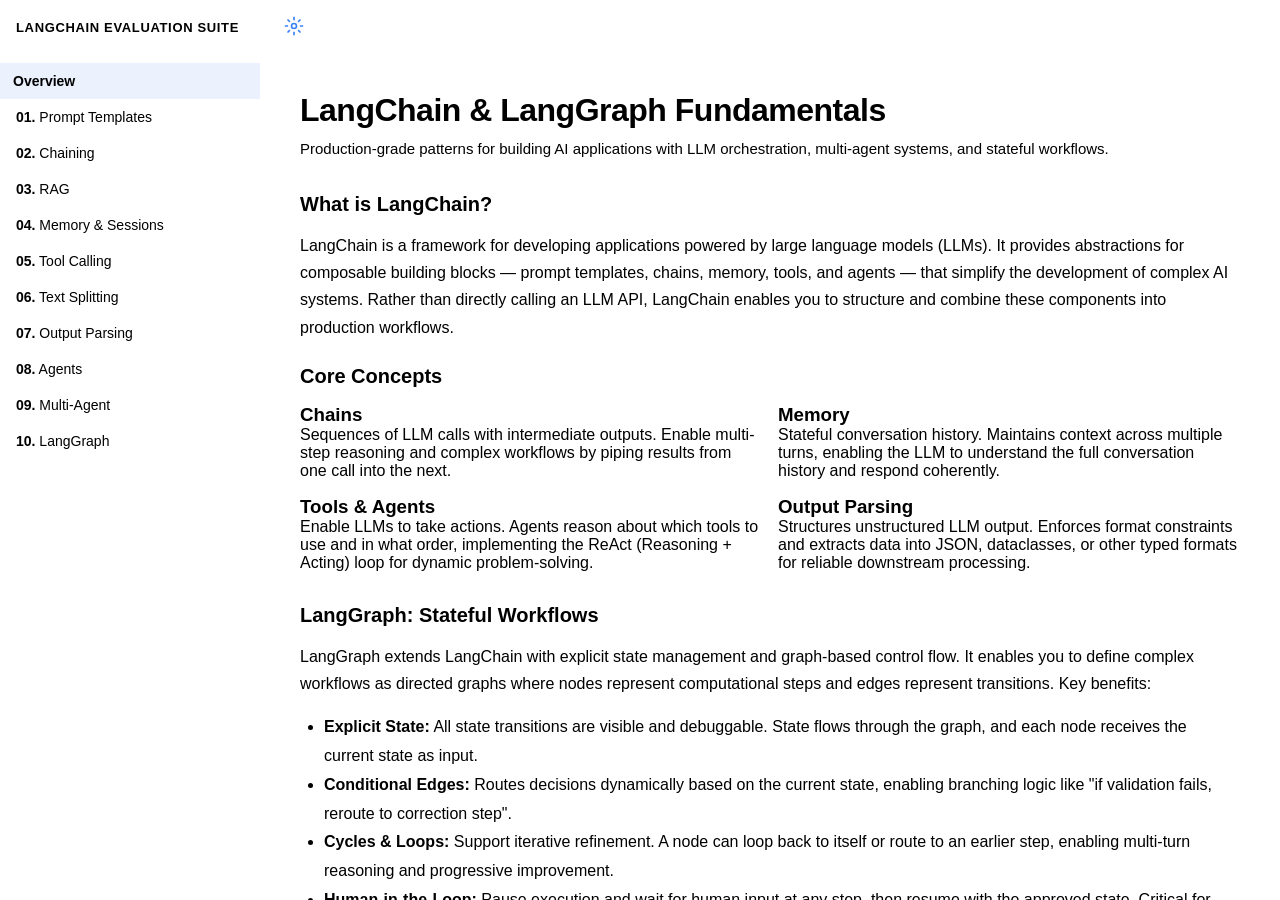
==== frontend/index.html @ e18c0cdc "fixed" ====
<!DOCTYPE html>
<html lang="en">
<head>
<meta charset="UTF-8">
<meta name="viewport" content="width=device-width,initial-scale=1">
<title>LangChain Evaluation Suite</title>
<link rel="stylesheet" href="/pages/styles.css">
<style>
  * { margin: 0; padding: 0; box-sizing: border-box; }
  body { background: var(--bg); color: var(--text); font-family: -apple-system, BlinkMacSystemFont, "Segoe UI", Roboto, sans-serif; }

  .container { display: flex; height: 100vh; }
  .sidebar { width: 260px; background: var(--surface); border-right: 1px solid var(--border); overflow-y: auto; padding: 0; }
  .content { flex: 1; display: flex; flex-direction: column; }

  header { background: var(--bg); border-bottom: 1px solid var(--border); padding: 16px 24px; display: flex; align-items: center; gap: 12px; }
  header svg { width: 22px; height: 22px; stroke: #3b82f6; }
  header span { font-size: 16px; font-weight: 700; }

  .sidebar-header { padding: 20px 16px; border-bottom: 1px solid var(--border); }
  .sidebar-header h2 { font-size: 13px; font-weight: 700; color: var(--muted); text-transform: uppercase; letter-spacing: 0.05em; }

  .sidebar-menu { padding: 8px 0; }
  .menu-item { display: block; width: 100%; text-align: left; background: none; border: none; padding: 10px 16px; color: var(--muted); font-size: 14px; cursor: pointer; transition: all 0.15s; }
  .menu-item:hover { background: var(--bg); color: var(--blue); }
  .menu-item.active { background: rgba(59, 130, 246, 0.1); color: var(--blue); font-weight: 600; border-left: 3px solid var(--blue); padding-left: 13px; }

  .page { flex: 1; overflow-y: auto; padding: 40px; }
  .page-title { font-size: 32px; font-weight: 800; margin-bottom: 8px; letter-spacing: -0.5px; }
  .page-desc { font-size: 15px; color: var(--muted); margin-bottom: 32px; line-height: 1.6; }

  .demo-form { display: grid; grid-template-columns: 1fr 1fr; gap: 32px; margin-top: 24px; }
  .form-group { display: flex; flex-direction: column; }
  .form-group label { font-weight: 600; font-size: 14px; margin-bottom: 10px; color: var(--text); }
  .form-group textarea { padding: 12px; border: 1px solid var(--border); border-radius: 6px; background: var(--bg); color: var(--text); font-family: inherit; font-size: 14px; resize: vertical; min-height: 120px; }
  .form-group textarea:focus { outline: none; border-color: var(--blue); }
  .form-group button { padding: 10px 20px; background: var(--blue); color: white; border: none; border-radius: 6px; font-weight: 600; cursor: pointer; margin-top: 12px; font-size: 14px; transition: opacity 0.15s; }
  .form-group button:hover { opacity: 0.9; }
  .form-group button:disabled { opacity: 0.6; cursor: not-allowed; }


  .output { background: var(--bg); border: 1px solid var(--border); border-radius: 6px; padding: 16px; min-height: 200px; font-size: 13px; font-family: 'Monaco', 'Menlo', 'Courier New', monospace; white-space: pre-wrap; word-break: break-word; overflow-y: auto; color: var(--text); display: none; }
  .output.visible { display: block; }

  .home-grid { display: grid; grid-template-columns: repeat(2, 1fr); gap: 16px; margin-top: 24px; }
  .home-card { background: var(--surface); border: 1px solid var(--border); border-radius: 8px; padding: 20px; cursor: pointer; transition: all 0.15s; }
  .home-card:hover { border-color: var(--blue); box-shadow: 0 4px 12px rgba(59, 130, 246, 0.1); }
  .home-card h3 { font-size: 16px; font-weight: 600; margin-bottom: 6px; }
  .home-card p { font-size: 13px; color: var(--muted); line-height: 1.5; }

  .demo-header { display: flex; align-items: center; justify-content: space-between; margin-bottom: 8px; }
  .learn-btn { padding: 8px 14px; background: rgba(59, 130, 246, 0.1); color: var(--blue); border: 1px solid var(--blue); border-radius: 4px; font-weight: 600; font-size: 13px; cursor: pointer; transition: all 0.15s; }
  .learn-btn:hover { background: rgba(59, 130, 246, 0.2); }

  .modal-overlay { display: none; position: fixed; top: 0; left: 0; right: 0; bottom: 0; background: rgba(0, 0, 0, 0.5); z-index: 1000; }
  .modal-overlay.visible { display: flex; align-items: center; justify-content: center; }
  .modal-content { background: var(--surface); border: 1px solid var(--border); border-radius: 8px; max-width: 800px; max-height: 80vh; overflow-y: auto; padding: 0; width: 90%; }
  .modal-header { display: flex; align-items: center; justify-content: space-between; padding: 20px 24px; border-bottom: 1px solid var(--border); position: sticky; top: 0; background: var(--surface); }
  .modal-header h2 { font-size: 20px; font-weight: 700; margin: 0; }
  .modal-close { background: none; border: none; font-size: 24px; color: var(--muted); cursor: pointer; padding: 0; width: 32px; height: 32px; display: flex; align-items: center; justify-content: center; }
  .modal-close:hover { color: var(--text); }
  .modal-body { padding: 24px; }
  .modal-body h3 { font-size: 18px; font-weight: 700; margin: 24px 0 12px 0; }
  .modal-body h3:first-child { margin-top: 0; }
  .modal-body p { color: var(--muted); line-height: 1.7; margin-bottom: 12px; }
  .modal-body ul { color: var(--muted); margin-left: 24px; margin-bottom: 16px; line-height: 1.8; }
  .modal-body ul li { margin-bottom: 8px; }
  .modal-body strong { color: var(--text); }
  .modal-body code { background: var(--bg); padding: 2px 6px; border-radius: 3px; font-family: 'Monaco', 'Menlo', 'Courier New', monospace; font-size: 13px; }
  .modal-body pre { background: var(--bg); padding: 12px; border-radius: 4px; overflow-x: auto; margin: 12px 0; }

  ::-webkit-scrollbar { width: 8px; }
  ::-webkit-scrollbar-track { background: var(--bg); }
  ::-webkit-scrollbar-thumb { background: var(--border); border-radius: 4px; }
  ::-webkit-scrollbar-thumb:hover { background: var(--muted); }
</style>
</head>
<body>

<div class="container">
  <!-- SIDEBAR -->
  <aside class="sidebar">
    <div class="sidebar-header">
      <h2>LangChain Evaluation Suite</h2>
    </div>
    <div class="sidebar-menu">
      <button class="menu-item active" onclick="showHome()">Overview</button>
      <button class="menu-item" onclick="showDemo('prompt')"><span style="font-weight:700;color:var(--blue)">01.</span> Prompt Templates</button>
      <button class="menu-item" onclick="showDemo('chaining')"><span style="font-weight:700;color:var(--blue)">02.</span> Chaining</button>
      <button class="menu-item" onclick="showDemo('rag')"><span style="font-weight:700;color:var(--blue)">03.</span> RAG</button>
      <button class="menu-item" onclick="showDemo('memory')"><span style="font-weight:700;color:var(--blue)">04.</span> Memory & Sessions</button>
      <button class="menu-item" onclick="showDemo('tools')"><span style="font-weight:700;color:var(--blue)">05.</span> Tool Calling</button>
      <button class="menu-item" onclick="showDemo('documents')"><span style="font-weight:700;color:var(--blue)">06.</span> Text Splitting</button>
      <button class="menu-item" onclick="showDemo('parsers')"><span style="font-weight:700;color:var(--blue)">07.</span> Output Parsing</button>
      <button class="menu-item" onclick="showDemo('agent')"><span style="font-weight:700;color:var(--blue)">08.</span> Agents</button>
      <button class="menu-item" onclick="showDemo('multiagent')"><span style="font-weight:700;color:var(--blue)">09.</span> Multi-Agent</button>
      <button class="menu-item" onclick="showDemo('langgraph')"><span style="font-weight:700;color:var(--blue)">10.</span> LangGraph</button>
    </div>
  </aside>

  <!-- MAIN CONTENT -->
  <div class="content">
    <header>
      <svg viewBox="0 0 24 24" fill="none" stroke-width="2" style="width:20px;height:20px;stroke:#3b82f6;">
        <circle cx="12" cy="12" r="3"></circle>
        <path d="M12 1v4M12 19v4M4.22 4.22l2.83 2.83M16.95 16.95l2.83 2.83M1 12h4M19 12h4M4.22 19.78l2.83-2.83M16.95 7.05l2.83-2.83"></path>
      </svg>
    </header>

    <!-- HOME PAGE -->
    <div id="home-page" class="page">
      <h1 class="page-title">LangChain & LangGraph Fundamentals</h1>
      <p class="page-desc">Production-grade patterns for building AI applications with LLM orchestration, multi-agent systems, and stateful workflows.</p>

      <div style="margin-top: 32px;">
        <h2 style="font-size: 20px; font-weight: 700; margin-bottom: 16px;">What is LangChain?</h2>
        <p style="color: var(--muted); line-height: 1.7; margin-bottom: 24px;">LangChain is a framework for developing applications powered by large language models (LLMs). It provides abstractions for composable building blocks — prompt templates, chains, memory, tools, and agents — that simplify the development of complex AI systems. Rather than directly calling an LLM API, LangChain enables you to structure and combine these components into production workflows.</p>

        <h2 style="font-size: 20px; font-weight: 700; margin-bottom: 16px;">Core Concepts</h2>
        <div style="display: grid; grid-template-columns: 1fr 1fr; gap: 16px; margin-bottom: 32px;">
          <div class="concept-box">
            <h3>Chains</h3>
            <p>Sequences of LLM calls with intermediate outputs. Enable multi-step reasoning and complex workflows by piping results from one call into the next.</p>
          </div>
          <div class="concept-box">
            <h3>Memory</h3>
            <p>Stateful conversation history. Maintains context across multiple turns, enabling the LLM to understand the full conversation history and respond coherently.</p>
          </div>
          <div class="concept-box">
            <h3>Tools & Agents</h3>
            <p>Enable LLMs to take actions. Agents reason about which tools to use and in what order, implementing the ReAct (Reasoning + Acting) loop for dynamic problem-solving.</p>
          </div>
          <div class="concept-box">
            <h3>Output Parsing</h3>
            <p>Structures unstructured LLM output. Enforces format constraints and extracts data into JSON, dataclasses, or other typed formats for reliable downstream processing.</p>
          </div>
        </div>

        <h2 style="font-size: 20px; font-weight: 700; margin-bottom: 16px;">LangGraph: Stateful Workflows</h2>
        <p style="color: var(--muted); line-height: 1.7; margin-bottom: 16px;">LangGraph extends LangChain with explicit state management and graph-based control flow. It enables you to define complex workflows as directed graphs where nodes represent computational steps and edges represent transitions. Key benefits:</p>
        <ul style="color: var(--muted); margin-left: 24px; margin-bottom: 24px; line-height: 1.8;">
          <li><strong style="color: var(--text);">Explicit State:</strong> All state transitions are visible and debuggable. State flows through the graph, and each node receives the current state as input.</li>
          <li><strong style="color: var(--text);">Conditional Edges:</strong> Routes decisions dynamically based on the current state, enabling branching logic like "if validation fails, reroute to correction step".</li>
          <li><strong style="color: var(--text);">Cycles & Loops:</strong> Support iterative refinement. A node can loop back to itself or route to an earlier step, enabling multi-turn reasoning and progressive improvement.</li>
          <li><strong style="color: var(--text);">Human-in-the-Loop:</strong> Pause execution and wait for human input at any step, then resume with the approved state. Critical for high-stakes applications.</li>
        </ul>

        <h2 style="font-size: 20px; font-weight: 700; margin-bottom: 16px;">Interview Prep: Key Questions</h2>
        <div class="qa-box">
          <p><strong>Q: When would you use LangChain vs. calling the Anthropic API directly?</strong></p>
          <p>A: Use LangChain when building complex multi-step workflows. LangChain handles composition, memory management, and tool orchestration. Use the API directly for simple single-turn interactions where these abstractions add overhead.</p>
        </div>

        <div class="qa-box">
          <p><strong>Q: What is the ReAct pattern and why is it important?</strong></p>
          <p>A: ReAct (Reasoning + Acting) is an agent loop where the LLM reasons about the next step, takes an action (calls a tool), observes the result, and repeats. It breaks complex problems into smaller steps, making reasoning transparent and enabling dynamic adaptation.</p>
        </div>

        <div class="qa-box">
          <p><strong>Q: How does LangGraph differ from LangChain chains?</strong></p>
          <p>A: Chains execute a fixed sequence of steps. LangGraph enables dynamic routing based on state, cycles for iteration, and explicit human pauses. Use chains for linear workflows; use LangGraph when you need branching, loops, or complex state management.</p>
        </div>
      </div>
    </div>

    <!-- DEMO PAGE -->
    <div id="demo-page" class="page" style="display: none;">
      <div class="demo-header">
        <div>
          <h1 id="demo-title" class="page-title"></h1>
          <p id="demo-desc" class="page-desc"></p>
        </div>
        <button id="learn-btn" class="learn-btn" onclick="openExplanation()">? Learn</button>
      </div>
      <div id="session-display-container" style="display: none;"></div>

      <div class="demo-form">
        <div class="form-group">
          <label id="input-label"></label>
          <textarea id="input-field" placeholder="Enter input..." autofocus></textarea>
          <button id="submit-btn" onclick="submitDemo()">Run Demo</button>
        </div>
        <div class="form-group">
          <label style="font-weight: 600; font-size: 14px; display: block; margin-bottom: 10px;">Output</label>
          <div id="output" class="output"></div>
        </div>
      </div>
    </div>

    <!-- EXPLANATION MODAL -->
    <div id="explanation-modal" class="modal-overlay">
      <div class="modal-content">
        <div class="modal-header">
          <h2 id="modal-title"></h2>
          <button class="modal-close" onclick="closeExplanation()">×</button>
        </div>
        <div class="modal-body" id="modal-body"></div>
      </div>
    </div>
  </div>
</div>

<script>
const demoContent = {
  prompt: {
    title: "Prompt Templates & Output Parsing",
    desc: "Use PromptTemplate and StrOutputParser for reusable, composable prompts.",
    endpoint: "/langchain/prompt",
    inputField: "text",
    inputLabel: "Enter text to analyze:",
    placeholder: "e.g., The capital of France is Paris"
  },
  chaining: {
    title: "Sequential Chaining",
    desc: "Chain multiple LLM calls: translate → summarise → convert to JSON",
    endpoint: "/langchain/chaining",
    inputField: "text",
    inputLabel: "Enter text to process:",
    placeholder: "e.g., The quick brown fox jumps over the lazy dog"
  },
  rag: {
    title: "Retrieval-Augmented Generation",
    desc: "Query a fixed 7-doc FAISS vectorstore and generate grounded answers",
    endpoint: "/langchain/rag",
    inputField: "question",
    inputLabel: "Ask a question about AI/ML:",
    placeholder: "e.g., What is machine learning?"
  },
  memory: {
    title: "Conversation Memory",
    desc: "Per-session chat history with MessagesPlaceholder",
    endpoint: "/langchain/memory",
    inputField: "message",
    inputLabel: "Send a message:",
    placeholder: "e.g., Hello! What's 2+2?",
    sessionId: true
  },
  tools: {
    title: "Tool Calling",
    desc: "Bind calculator, weather, and word-count tools to the model",
    endpoint: "/langchain/tools",
    inputField: "query",
    inputLabel: "Ask the agent to use tools:",
    placeholder: "e.g., What's the word count of 'hello world'?"
  },
  documents: {
    title: "Text Splitting Strategies",
    desc: "Compare CharacterTextSplitter vs RecursiveCharacterTextSplitter",
    endpoint: "/langchain/documents",
    inputField: "text",
    inputLabel: "Enter text to split:",
    placeholder: "e.g., Paragraph 1...\n\nParagraph 2..."
  },
  parsers: {
    title: "Output Parsing",
    desc: "Extract structured data: JSON, CSV, comma-separated lists",
    endpoint: "/langchain/parsers",
    inputField: "text",
    inputLabel: "Parse output as JSON:",
    placeholder: "e.g., A JSON object with name, age, and city"
  },
  agent: {
    title: "ReAct Agents",
    desc: "Agentic reasoning loop with iterative tool use via LangGraph",
    endpoint: "/langchain/agent",
    inputField: "query",
    inputLabel: "Give the agent a task:",
    placeholder: "e.g., Calculate the sum of 15 + 27"
  },
  multiagent: {
    title: "Multi-Agent Collaboration",
    desc: "Researcher → Blog Writer: sequential agent handoff",
    endpoint: "/langchain/multiagent",
    inputField: "topic",
    inputLabel: "Enter a topic to research:",
    placeholder: "e.g., The history of artificial intelligence"
  },
  langgraph: {
    title: "LangGraph Workflows",
    desc: "StateGraph with manager → research → writer → reviewer + revisions",
    endpoint: "/langchain/langgraph",
    inputField: "topic",
    inputLabel: "Enter a topic for blog generation:",
    placeholder: "e.g., Machine learning best practices"
  }
};

let currentDemo = null;
let sessionIds = {}; // Store session IDs per demo

function getOrCreateSessionId(demoKey) {
  const storageKey = `langchain_session_${demoKey}`;
  let sessionId = sessionStorage.getItem(storageKey);
  if (!sessionId) {
    sessionId = 'session_' + Math.random().toString(36).substr(2, 9);
    sessionStorage.setItem(storageKey, sessionId);
  }
  return sessionId;
}

function updateActiveMenu(demoKey) {
  document.querySelectorAll('.menu-item').forEach(btn => btn.classList.remove('active'));
  if (demoKey === 'home') {
    document.querySelector('.menu-item').classList.add('active');
  } else {
    document.querySelector(`[onclick="showDemo('${demoKey}')"]`).classList.add('active');
  }
}

function showHome() {
  document.title = 'LangChain Evaluation Suite';
  document.getElementById('home-page').style.display = 'block';
  document.getElementById('demo-page').style.display = 'none';
  document.getElementById('session-display-container').style.display = 'none';
  updateActiveMenu('home');
}

function showDemo(demoKey) {
  currentDemo = demoKey;
  const demo = demoContent[demoKey];

  document.title = `${demo.title} — LangChain Evaluation Suite`;
  document.getElementById('demo-title').textContent = demo.title;
  document.getElementById('demo-desc').textContent = demo.desc;
  document.getElementById('input-label').textContent = demo.inputLabel;
  document.getElementById('input-field').placeholder = demo.placeholder;
  document.getElementById('input-field').value = '';
  document.getElementById('output').textContent = '';
  document.getElementById('output').className = 'output';

  // Show session ID for memory demo
  const sessionContainer = document.getElementById('session-display-container');
  if (demo.sessionId) {
    const sessionId = getOrCreateSessionId(demoKey);
    sessionContainer.innerHTML = `<div class="session-display"><strong>Session:</strong> ${sessionId}</div>`;
    sessionContainer.style.display = 'block';
  } else {
    sessionContainer.style.display = 'none';
  }

  document.getElementById('home-page').style.display = 'none';
  document.getElementById('demo-page').style.display = 'block';
  updateActiveMenu(demoKey);
  document.getElementById('input-field').focus();
}

function showOutput(data, isError = false) {
  const output = document.getElementById('output');

  if (isError) {
    output.className = 'output visible error-box';
    output.innerHTML = `<span class="error-icon">✕</span>${data}`;
  } else {
    output.className = 'output visible';
    output.textContent = typeof data === 'string' ? data : JSON.stringify(data, null, 2);
  }
}

async function submitDemo() {
  const demo = demoContent[currentDemo];
  const input = document.getElementById('input-field').value.trim();
  const btn = document.getElementById('submit-btn');

  if (!input) {
    showOutput('Please enter some input.', true);
    return;
  }

  btn.disabled = true;

  // Show loading state
  const output = document.getElementById('output');
  output.className = 'output visible';
  output.innerHTML = '<div class="loading-state"><div class="spinner"></div> Running demo...</div>';

  try {
    const payload = {};
    payload[demo.inputField] = input;

    if (demo.sessionId) {
      payload['session_id'] = getOrCreateSessionId(currentDemo);
    }

    const response = await fetch(demo.endpoint, {
      method: 'POST',
      headers: { 'Content-Type': 'application/json' },
      body: JSON.stringify(payload),
      timeout: 120000
    });

    const data = await response.json();

    if (response.ok) {
      showOutput(data);
    } else {
      const errorMsg = data.detail || data.error || 'Request failed';
      showOutput(`${response.status}: ${errorMsg}`, true);
    }
  } catch (err) {
    const errorMsg = err.name === 'TypeError' ? 'Network error. Is the server running?' : err.message;
    showOutput(`Error: ${errorMsg}`, true);
  } finally {
    btn.disabled = false;
  }
}

// Markdown to HTML converter (simple, safe version)
function markdownToHtml(md) {
  let html = md
    // Headers
    .replace(/^### (.*?)$/gm, '<h3>$1</h3>')
    .replace(/^## (.*?)$/gm, '<h3>$1</h3>')
    .replace(/^# (.*?)$/gm, '<h3>$1</h3>')
    // Bold
    .replace(/\*\*(.*?)\*\*/g, '<strong>$1</strong>')
    // Code blocks
    .replace(/```(.*?)```/gs, (match, code) => {
      return '<pre><code>' + escapeHtml(code.trim()) + '</code></pre>';
    })
    // Inline code
    .replace(/`(.*?)`/g, '<code>$1</code>')
    // Lists
    .replace(/^\* (.*?)$/gm, '<li>$1</li>')
    .replace(/(<li>.*<\/li>)/s, '<ul>$1</ul>')
    // Paragraphs
    .replace(/\n\n+/g, '</p><p>')
    .replace(/^(.+)$/gm, (match) => {
      if (!match.match(/^<|^$/)) {
        return '<p>' + match + '</p>';
      }
      return match;
    });

  return html;
}

function escapeHtml(text) {
  const div = document.createElement('div');
  div.textContent = text;
  return div.innerHTML;
}

async function openExplanation() {
  const patternName = currentDemo;
  if (!patternName) return;

  const modal = document.getElementById('explanation-modal');
  const modalTitle = document.getElementById('modal-title');
  const modalBody = document.getElementById('modal-body');

  // Show loading state
  modal.classList.add('visible');
  modalTitle.textContent = 'Loading...';
  modalBody.innerHTML = '<p>Fetching explanation...</p>';

  try {
    const response = await fetch(`/api/patterns/${patternName}/explanation`);
    if (!response.ok) {
      throw new Error('Failed to fetch explanation');
    }

    const data = await response.json();
    const demo = demoContent[patternName];

    // Set title and convert markdown to HTML
    modalTitle.textContent = demo.title;
    modalBody.innerHTML = markdownToHtml(data.content);
  } catch (error) {
    modalBody.innerHTML = `<p style="color: #ef4444;">Error loading explanation: ${error.message}</p>`;
  }
}

function closeExplanation() {
  const modal = document.getElementById('explanation-modal');
  modal.classList.remove('visible');
}

// Close modal on background click
document.addEventListener('DOMContentLoaded', () => {
  const modal = document.getElementById('explanation-modal');
  modal.addEventListener('click', (e) => {
    if (e.target === modal) {
      closeExplanation();
    }
  });

  // Close on Escape key
  document.addEventListener('keydown', (e) => {
    if (e.key === 'Escape') {
      closeExplanation();
    }
  });

  // Enter key support for input
  const inputField = document.getElementById('input-field');
  inputField.addEventListener('keydown', (e) => {
    if (e.key === 'Enter' && (e.ctrlKey || e.metaKey)) {
      submitDemo();
    }
  });
});
</script>

</body>
</html>
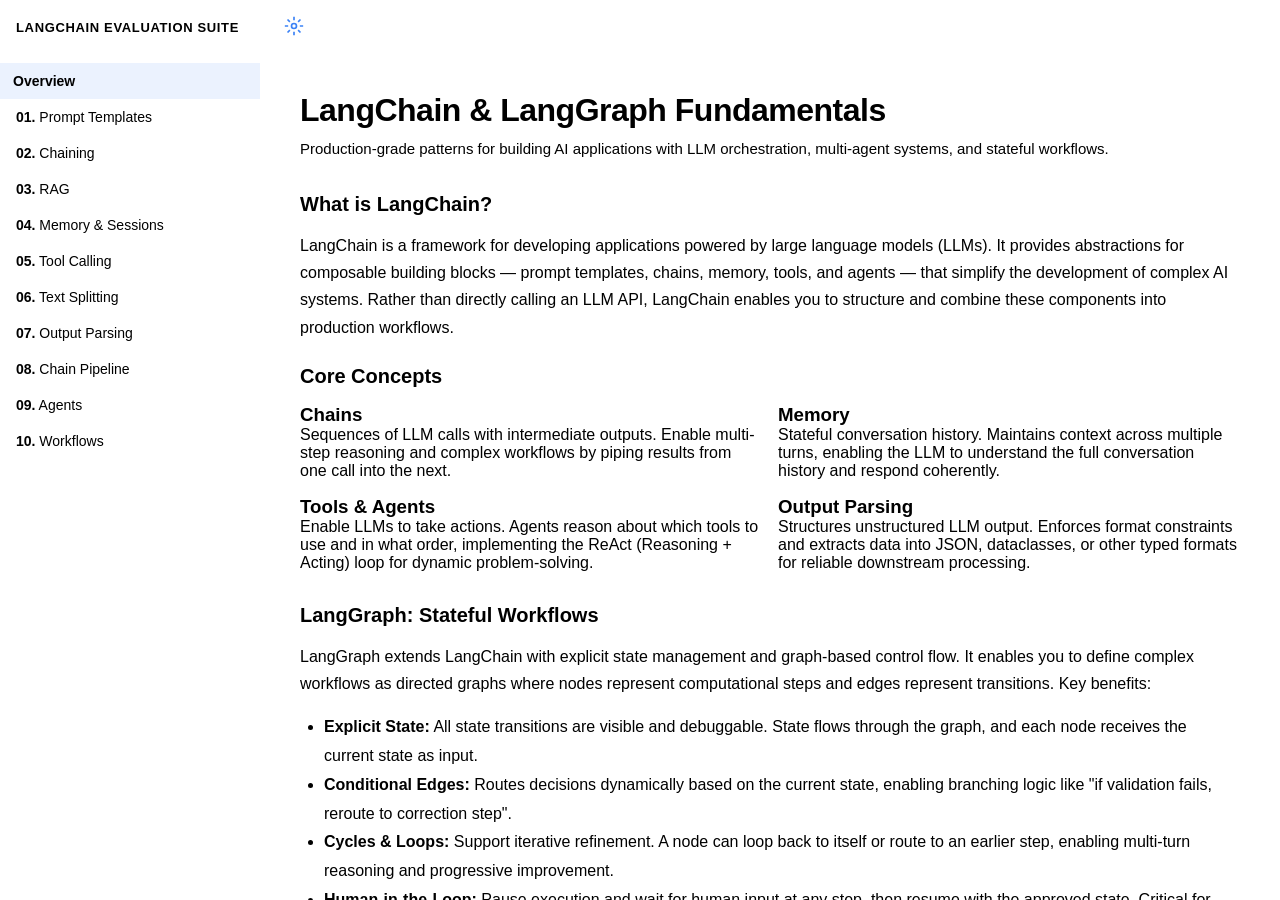
==== commit 1404b111: "reordering" ====
--- a/frontend/index.html
+++ b/frontend/index.html
@@ -92,9 +92,9 @@
       <button class="menu-item" onclick="showDemo('tools')"><span style="font-weight:700;color:var(--blue)">05.</span> Tool Calling</button>
       <button class="menu-item" onclick="showDemo('documents')"><span style="font-weight:700;color:var(--blue)">06.</span> Text Splitting</button>
       <button class="menu-item" onclick="showDemo('parsers')"><span style="font-weight:700;color:var(--blue)">07.</span> Output Parsing</button>
-      <button class="menu-item" onclick="showDemo('agent')"><span style="font-weight:700;color:var(--blue)">08.</span> Agents</button>
-      <button class="menu-item" onclick="showDemo('multiagent')"><span style="font-weight:700;color:var(--blue)">09.</span> Multi-Agent</button>
-      <button class="menu-item" onclick="showDemo('langgraph')"><span style="font-weight:700;color:var(--blue)">10.</span> LangGraph</button>
+      <button class="menu-item" onclick="showDemo('multiagent')"><span style="font-weight:700;color:var(--blue)">08.</span> Chain Pipeline</button>
+      <button class="menu-item" onclick="showDemo('agent')"><span style="font-weight:700;color:var(--blue)">09.</span> Agents</button>
+      <button class="menu-item" onclick="showDemo('workflow')"><span style="font-weight:700;color:var(--blue)">10.</span> Workflows</button>
     </div>
   </aside>
 
@@ -178,6 +178,7 @@
         <div class="form-group">
           <label id="input-label"></label>
           <textarea id="input-field" placeholder="Enter input..." autofocus></textarea>
+          <div id="secondary-input-container" style="display: none; margin-top: 12px;"></div>
           <button id="submit-btn" onclick="submitDemo()">Run Demo</button>
         </div>
         <div class="form-group">
@@ -208,7 +209,9 @@
     endpoint: "/langchain/prompt",
     inputField: "text",
     inputLabel: "Enter text to analyze:",
-    placeholder: "e.g., The capital of France is Paris"
+    placeholder: "e.g., The capital of France is Paris",
+    defaultValue: "The capital of France is Paris",
+    secondaryField: { name: "role", label: "Agent role (optional):", defaultValue: "helpful assistant" }
   },
   chaining: {
     title: "Sequential Chaining",
@@ -216,7 +219,8 @@
     endpoint: "/langchain/chaining",
     inputField: "text",
     inputLabel: "Enter text to process:",
-    placeholder: "e.g., The quick brown fox jumps over the lazy dog"
+    placeholder: "e.g., The quick brown fox jumps over the lazy dog",
+    defaultValue: "Hola, ¿cómo estás? Me gustaría aprender sobre la inteligencia artificial."
   },
   rag: {
     title: "Retrieval-Augmented Generation",
@@ -224,7 +228,8 @@
     endpoint: "/langchain/rag",
     inputField: "question",
     inputLabel: "Ask a question about AI/ML:",
-    placeholder: "e.g., What is machine learning?"
+    placeholder: "e.g., What is machine learning?",
+    defaultValue: "What is machine learning?"
   },
   memory: {
     title: "Conversation Memory",
@@ -233,15 +238,17 @@
     inputField: "message",
     inputLabel: "Send a message:",
     placeholder: "e.g., Hello! What's 2+2?",
+    defaultValue: "Hello! What is the capital of France?",
     sessionId: true
   },
   tools: {
     title: "Tool Calling",
     desc: "Bind calculator, weather, and word-count tools to the model",
     endpoint: "/langchain/tools",
-    inputField: "query",
+    inputField: "question",
     inputLabel: "Ask the agent to use tools:",
-    placeholder: "e.g., What's the word count of 'hello world'?"
+    placeholder: "e.g., What's the word count of 'hello world'?",
+    defaultValue: "What is the word count of 'hello world'?"
   },
   documents: {
     title: "Text Splitting Strategies",
@@ -249,21 +256,23 @@
     endpoint: "/langchain/documents",
     inputField: "text",
     inputLabel: "Enter text to split:",
-    placeholder: "e.g., Paragraph 1...\n\nParagraph 2..."
+    placeholder: "e.g., Paragraph 1...\n\nParagraph 2...",
+    defaultValue: "Machine learning is a subset of artificial intelligence that enables systems to learn and improve from experience without being explicitly programmed. It focuses on developing algorithms and models that can identify patterns in data.\n\nDeep learning, a subset of machine learning, uses neural networks with multiple layers to process complex data. It has revolutionized fields like computer vision, natural language processing, and speech recognition."
   },
   parsers: {
     title: "Output Parsing",
     desc: "Extract structured data: JSON, CSV, comma-separated lists",
     endpoint: "/langchain/parsers",
-    inputField: "text",
-    inputLabel: "Parse output as JSON:",
-    placeholder: "e.g., A JSON object with name, age, and city"
+    inputField: "topic",
+    inputLabel: "Enter a topic to parse:",
+    placeholder: "e.g., Top 3 programming languages",
+    defaultValue: "Artificial Intelligence"
   },
   agent: {
     title: "ReAct Agents",
     desc: "Agentic reasoning loop with iterative tool use via LangGraph",
     endpoint: "/langchain/agent",
-    inputField: "query",
+    inputField: "question",
     inputLabel: "Give the agent a task:",
     placeholder: "e.g., Calculate the sum of 15 + 27"
   },
@@ -275,10 +284,10 @@
     inputLabel: "Enter a topic to research:",
     placeholder: "e.g., The history of artificial intelligence"
   },
-  langgraph: {
-    title: "LangGraph Workflows",
+  workflow: {
+    title: "Workflows",
     desc: "StateGraph with manager → research → writer → reviewer + revisions",
-    endpoint: "/langchain/langgraph",
+    endpoint: "/langchain/workflow",
     inputField: "topic",
     inputLabel: "Enter a topic for blog generation:",
     placeholder: "e.g., Machine learning best practices"
@@ -324,9 +333,21 @@
   document.getElementById('demo-desc').textContent = demo.desc;
   document.getElementById('input-label').textContent = demo.inputLabel;
   document.getElementById('input-field').placeholder = demo.placeholder;
-  document.getElementById('input-field').value = '';
+  document.getElementById('input-field').value = demo.defaultValue || '';
   document.getElementById('output').textContent = '';
   document.getElementById('output').className = 'output';
+
+  // Handle secondary input field (e.g., role for prompt)
+  const secondaryContainer = document.getElementById('secondary-input-container');
+  if (demo.secondaryField) {
+    secondaryContainer.innerHTML = `
+      <label for="secondary-input">${demo.secondaryField.label}</label>
+      <input id="secondary-input" type="text" value="${demo.secondaryField.defaultValue}" placeholder="${demo.secondaryField.defaultValue}" style="padding: 8px; border: 1px solid var(--border); border-radius: 4px; background: var(--bg); color: var(--text);">
+    `;
+    secondaryContainer.style.display = 'block';
+  } else {
+    secondaryContainer.style.display = 'none';
+  }
 
   // Show session ID for memory demo
   const sessionContainer = document.getElementById('session-display-container');
@@ -344,12 +365,31 @@
   document.getElementById('input-field').focus();
 }
 
+function formatErrorMessage(errorMsg) {
+  // Handle Pydantic validation errors (array of error objects)
+  if (Array.isArray(errorMsg)) {
+    return errorMsg
+      .map(err => {
+        const field = Array.isArray(err.loc) ? err.loc[err.loc.length - 1] : 'field';
+        return `${field}: ${err.msg}`;
+      })
+      .join('\n');
+  }
+  // Handle plain strings
+  if (typeof errorMsg === 'string') {
+    return errorMsg;
+  }
+  // Handle objects (unlikely but safe fallback)
+  return JSON.stringify(errorMsg);
+}
+
 function showOutput(data, isError = false) {
   const output = document.getElementById('output');
 
   if (isError) {
     output.className = 'output visible error-box';
-    output.innerHTML = `<span class="error-icon">✕</span>${data}`;
+    const formattedError = formatErrorMessage(data);
+    output.innerHTML = `<span class="error-icon">✕</span>${formattedError}`;
   } else {
     output.className = 'output visible';
     output.textContent = typeof data === 'string' ? data : JSON.stringify(data, null, 2);
@@ -376,6 +416,12 @@
   try {
     const payload = {};
     payload[demo.inputField] = input;
+
+    // Handle optional secondary field (e.g., role for prompt)
+    if (demo.secondaryField) {
+      const secondaryInput = document.getElementById('secondary-input')?.value.trim();
+      payload[demo.secondaryField.name] = secondaryInput || demo.secondaryField.defaultValue;
+    }
 
     if (demo.sessionId) {
       payload['session_id'] = getOrCreateSessionId(currentDemo);
@@ -394,7 +440,10 @@
       showOutput(data);
     } else {
       const errorMsg = data.detail || data.error || 'Request failed';
-      showOutput(`${response.status}: ${errorMsg}`, true);
+      const fullError = Array.isArray(errorMsg)
+        ? errorMsg  // Pydantic validation errors (pass array directly)
+        : `${response.status}: ${errorMsg}`;  // Other errors (prepend status code)
+      showOutput(fullError, true);
     }
   } catch (err) {
     const errorMsg = err.name === 'TypeError' ? 'Network error. Is the server running?' : err.message;
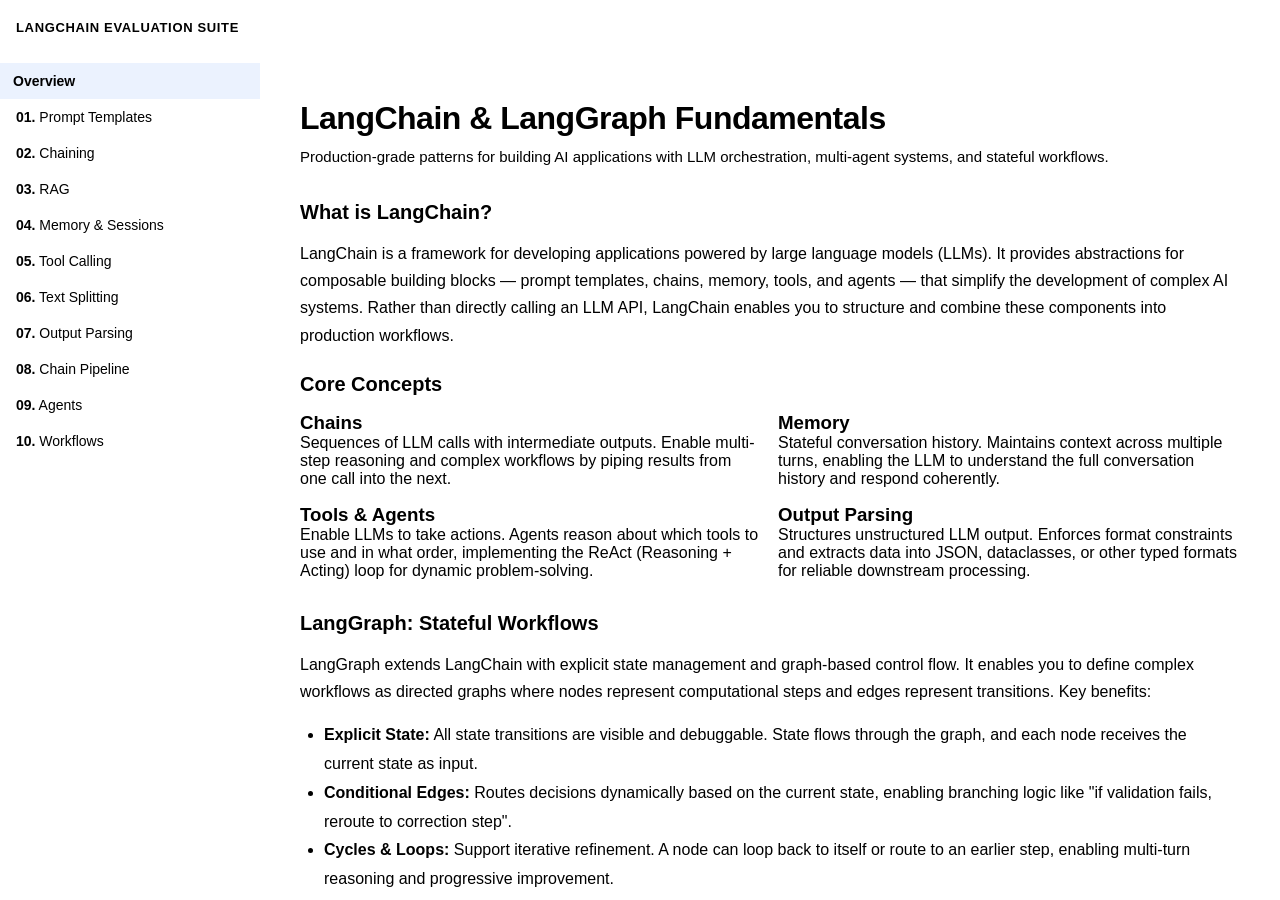
==== commit 123eb3a2: "fixes" ====
--- a/frontend/index.html
+++ b/frontend/index.html
@@ -13,12 +13,11 @@
   .sidebar { width: 260px; background: var(--surface); border-right: 1px solid var(--border); overflow-y: auto; padding: 0; }
   .content { flex: 1; display: flex; flex-direction: column; }
 
-  header { background: var(--bg); border-bottom: 1px solid var(--border); padding: 16px 24px; display: flex; align-items: center; gap: 12px; }
-  header svg { width: 22px; height: 22px; stroke: #3b82f6; }
+  header { background: var(--bg); border-bottom: 1px solid var(--border); padding: 20px 24px; min-height: 60px; display: flex; align-items: center; }
   header span { font-size: 16px; font-weight: 700; }
 
-  .sidebar-header { padding: 20px 16px; border-bottom: 1px solid var(--border); }
-  .sidebar-header h2 { font-size: 13px; font-weight: 700; color: var(--muted); text-transform: uppercase; letter-spacing: 0.05em; }
+  .sidebar-header { padding: 20px 16px; border-bottom: 1px solid var(--border); display: flex; align-items: center; }
+  .sidebar-header h2 { font-size: 13px; font-weight: 700; color: var(--muted); text-transform: uppercase; letter-spacing: 0.05em; margin: 0; }
 
   .sidebar-menu { padding: 8px 0; }
   .menu-item { display: block; width: 100%; text-align: left; background: none; border: none; padding: 10px 16px; color: var(--muted); font-size: 14px; cursor: pointer; transition: all 0.15s; }
@@ -92,7 +91,7 @@
       <button class="menu-item" onclick="showDemo('tools')"><span style="font-weight:700;color:var(--blue)">05.</span> Tool Calling</button>
       <button class="menu-item" onclick="showDemo('documents')"><span style="font-weight:700;color:var(--blue)">06.</span> Text Splitting</button>
       <button class="menu-item" onclick="showDemo('parsers')"><span style="font-weight:700;color:var(--blue)">07.</span> Output Parsing</button>
-      <button class="menu-item" onclick="showDemo('multiagent')"><span style="font-weight:700;color:var(--blue)">08.</span> Chain Pipeline</button>
+      <button class="menu-item" onclick="showDemo('chain_pipeline')"><span style="font-weight:700;color:var(--blue)">08.</span> Chain Pipeline</button>
       <button class="menu-item" onclick="showDemo('agent')"><span style="font-weight:700;color:var(--blue)">09.</span> Agents</button>
       <button class="menu-item" onclick="showDemo('workflow')"><span style="font-weight:700;color:var(--blue)">10.</span> Workflows</button>
     </div>
@@ -100,12 +99,7 @@
 
   <!-- MAIN CONTENT -->
   <div class="content">
-    <header>
-      <svg viewBox="0 0 24 24" fill="none" stroke-width="2" style="width:20px;height:20px;stroke:#3b82f6;">
-        <circle cx="12" cy="12" r="3"></circle>
-        <path d="M12 1v4M12 19v4M4.22 4.22l2.83 2.83M16.95 16.95l2.83 2.83M1 12h4M19 12h4M4.22 19.78l2.83-2.83M16.95 7.05l2.83-2.83"></path>
-      </svg>
-    </header>
+    <header></header>
 
     <!-- HOME PAGE -->
     <div id="home-page" class="page">
@@ -179,6 +173,13 @@
           <label id="input-label"></label>
           <textarea id="input-field" placeholder="Enter input..." autofocus></textarea>
           <div id="secondary-input-container" style="display: none; margin-top: 12px;"></div>
+          <div id="test-cases-container" style="display: none; margin-top: 12px; padding: 12px; background: rgba(59, 130, 246, 0.05); border-radius: 6px; border: 1px solid rgba(59, 130, 246, 0.2);">
+            <div style="font-size: 12px; font-weight: 600; margin-bottom: 8px; color: var(--muted);">Quick Test Cases:</div>
+            <div id="test-cases-buttons" style="display: flex; flex-wrap: wrap; gap: 6px;"></div>
+          </div>
+          <div id="tip-container" style="display: none; margin-top: 12px; padding: 12px; background: rgba(34, 197, 94, 0.05); border-radius: 6px; border-left: 3px solid rgba(34, 197, 94, 0.5);">
+            <div id="tip-text" style="font-size: 13px; color: var(--muted); line-height: 1.5;"></div>
+          </div>
           <button id="submit-btn" onclick="submitDemo()">Run Demo</button>
         </div>
         <div class="form-group">
@@ -248,7 +249,12 @@
     inputField: "question",
     inputLabel: "Ask the agent to use tools:",
     placeholder: "e.g., What's the word count of 'hello world'?",
-    defaultValue: "What is the word count of 'hello world'?"
+    defaultValue: "What is the word count of 'hello world'?",
+    testCases: [
+      { label: "Simple calculation", value: "What is 25 * 8?" },
+      { label: "Weather + word count", value: "What's the word count of 'hello world' and the weather in London?" },
+      { label: "Multiple tools", value: "Count words in 'artificial intelligence is the future' and get weather for Singapore" }
+    ]
   },
   documents: {
     title: "Text Splitting Strategies",
@@ -274,15 +280,23 @@
     endpoint: "/langchain/agent",
     inputField: "question",
     inputLabel: "Give the agent a task:",
-    placeholder: "e.g., Calculate the sum of 15 + 27"
-  },
-  multiagent: {
-    title: "Multi-Agent Collaboration",
-    desc: "Researcher → Blog Writer: sequential agent handoff",
-    endpoint: "/langchain/multiagent",
+    placeholder: "e.g., Calculate the sum of 15 + 27",
+    defaultValue: "Calculate the sum of 15 + 27",
+    testCases: [
+      { label: "Simple math", value: "Calculate the sum of 15 + 27" },
+      { label: "Multi-step iterative", value: "Calculate 50 * 3, then convert USD to SGD using exchange rate, then tell me about Singapore" },
+      { label: "Sequential reasoning", value: "What is 100 + 200, and what is the exchange rate between USD and INR? Then tell me about India." }
+    ],
+    tip: "💡 Tip: 'Sequential reasoning' shows independent queries (like Tool Calling handles). Compare with 'Multi-step iterative' to see Agent's advantage with dependent tool calls."
+  },
+  chain_pipeline: {
+    title: "Chain Pipeline",
+    desc: "Researcher → Blog Writer: sequential LLM calls with different system prompts",
+    endpoint: "/langchain/chain-pipeline",
     inputField: "topic",
     inputLabel: "Enter a topic to research:",
-    placeholder: "e.g., The history of artificial intelligence"
+    placeholder: "e.g., The history of artificial intelligence",
+    defaultValue: "Quantum computing and its real-world applications"
   },
   workflow: {
     title: "Workflows",
@@ -290,7 +304,13 @@
     endpoint: "/langchain/workflow",
     inputField: "topic",
     inputLabel: "Enter a topic for blog generation:",
-    placeholder: "e.g., Machine learning best practices"
+    placeholder: "e.g., Machine learning best practices",
+    defaultValue: "Machine learning best practices",
+    testCases: [
+      { label: "Best practices", value: "Machine learning best practices" },
+      { label: "Emerging tech", value: "Artificial intelligence in healthcare" },
+      { label: "Practical guide", value: "Getting started with LangChain" }
+    ]
   }
 };
 
@@ -322,6 +342,11 @@
   document.getElementById('demo-page').style.display = 'none';
   document.getElementById('session-display-container').style.display = 'none';
   updateActiveMenu('home');
+}
+
+function loadTestCase(value) {
+  document.getElementById('input-field').value = value;
+  document.getElementById('input-field').focus();
 }
 
 function showDemo(demoKey) {
@@ -347,6 +372,28 @@
     secondaryContainer.style.display = 'block';
   } else {
     secondaryContainer.style.display = 'none';
+  }
+
+  // Handle test cases
+  const testCasesContainer = document.getElementById('test-cases-container');
+  const testCasesButtons = document.getElementById('test-cases-buttons');
+  if (demo.testCases && demo.testCases.length > 0) {
+    testCasesButtons.innerHTML = demo.testCases
+      .map(tc => `<button style="padding: 6px 10px; font-size: 12px; background: rgba(59, 130, 246, 0.2); color: var(--blue); border: 1px solid rgba(59, 130, 246, 0.5); border-radius: 4px; cursor: pointer; transition: all 0.15s;" onclick="loadTestCase('${tc.value.replace(/'/g, "\\'")}')" onmouseover="this.style.background='rgba(59, 130, 246, 0.3)'" onmouseout="this.style.background='rgba(59, 130, 246, 0.2)'">${tc.label}</button>`)
+      .join('');
+    testCasesContainer.style.display = 'block';
+  } else {
+    testCasesContainer.style.display = 'none';
+  }
+
+  // Handle tip/note
+  const tipContainer = document.getElementById('tip-container');
+  const tipText = document.getElementById('tip-text');
+  if (demo.tip) {
+    tipText.textContent = demo.tip;
+    tipContainer.style.display = 'block';
+  } else {
+    tipContainer.style.display = 'none';
   }
 
   // Show session ID for memory demo
